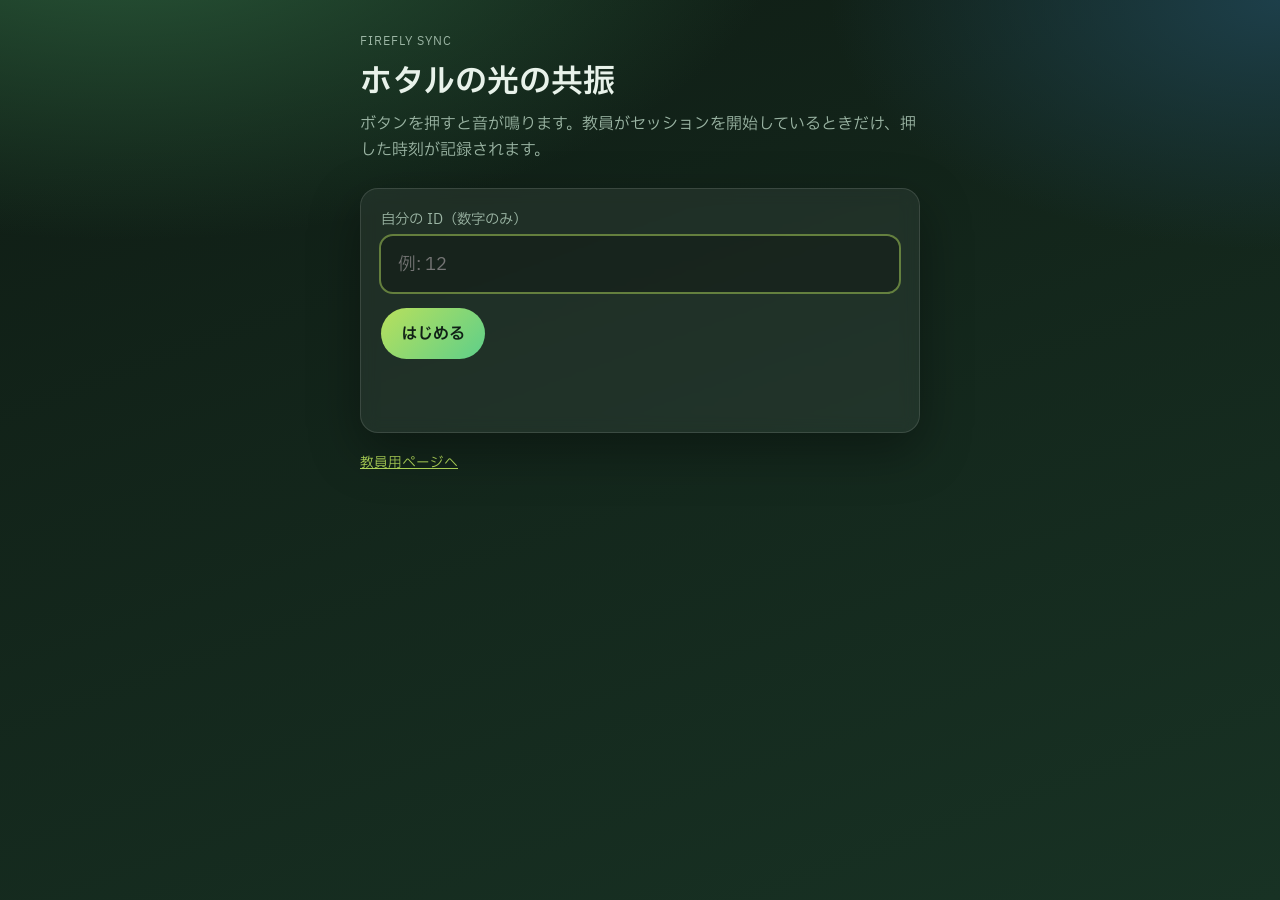
==== index.html @ c5927d16 "Add firefly sync app for lecture" ====
<!DOCTYPE html>
<html lang="ja">
  <head>
    <meta charset="UTF-8" />
    <meta name="viewport" content="width=device-width, initial-scale=1" />
    <title>ホタル共振 | 生徒</title>
    <link rel="preconnect" href="https://fonts.googleapis.com" />
    <link rel="preconnect" href="https://fonts.gstatic.com" crossorigin />
    <link
      href="https://fonts.googleapis.com/css2?family=IBM+Plex+Sans+JP:wght@400;600&display=swap"
      rel="stylesheet"
    />
    <link rel="stylesheet" href="css/style.css" />
  </head>
  <body>
    <main class="wrap">
      <div class="brand">Firefly Sync</div>
      <h1>ホタルの光の共振</h1>
      <p class="lead">ボタンを押すと音が鳴ります。教員がセッションを開始しているときだけ、押した時刻が記録されます。</p>

      <p id="config-warn" class="status warn hidden">
        記録サーバーが未設定です。音は使えますが、データは保存されません。
      </p>

      <section id="setup-panel" class="panel stack">
        <div>
          <label for="student-id">自分の ID（数字のみ）</label>
          <input
            id="student-id"
            type="tel"
            inputmode="numeric"
            pattern="[0-9]*"
            placeholder="例: 12"
            autocomplete="off"
          />
        </div>
        <button id="save-id" type="button">はじめる</button>
        <p id="setup-status" class="status"></p>
      </section>

      <section id="main-panel" class="panel stack hidden">
        <div class="meta">
          <span id="id-label">ID: -</span>
          <button id="change-id" class="secondary" type="button">IDを変更</button>
        </div>

        <p id="session-status" class="status">セッションを確認中…</p>

        <div class="tap-area">
          <button id="tap-btn" class="tap-btn" type="button">光る</button>
        </div>

        <div class="slider-wrap">
          <label for="volume">音量 <span id="volume-label">50%</span></label>
          <input id="volume" type="range" min="0" max="1" step="0.01" value="0.5" />
        </div>
      </section>

      <p class="footer-link"><a href="teacher.html">教員用ページへ</a></p>
    </main>

    <script src="js/config.js"></script>
    <script src="js/api.js"></script>
    <script src="js/sound.js"></script>
    <script src="js/student.js"></script>
  </body>
</html>
---- css/style.css ----
:root {
  --bg: #0f1c14;
  --bg-2: #183224;
  --panel: rgba(255, 255, 255, 0.06);
  --text: #e8f2ea;
  --muted: #9bb5a4;
  --accent: #b8e05c;
  --accent-2: #5ecf8a;
  --danger: #e07a6a;
  --ok: #6fd3a0;
  --border: rgba(255, 255, 255, 0.12);
  --shadow: 0 18px 50px rgba(0, 0, 0, 0.35);
  --font: "IBM Plex Sans JP", "Noto Sans JP", sans-serif;
}

* {
  box-sizing: border-box;
}

html,
body {
  margin: 0;
  min-height: 100%;
}

body {
  font-family: var(--font);
  color: var(--text);
  background:
    radial-gradient(1200px 600px at 10% -10%, #2a5a3a 0%, transparent 55%),
    radial-gradient(900px 500px at 100% 0%, #1d3f4a 0%, transparent 50%),
    linear-gradient(160deg, var(--bg), var(--bg-2));
  background-attachment: fixed;
}

a {
  color: var(--accent);
}

.wrap {
  width: min(560px, calc(100% - 2rem));
  margin: 0 auto;
  padding: 2rem 0 3rem;
}

.brand {
  letter-spacing: 0.08em;
  text-transform: uppercase;
  font-size: 0.75rem;
  color: var(--muted);
  margin-bottom: 0.5rem;
}

h1 {
  margin: 0 0 0.4rem;
  font-size: clamp(1.5rem, 4vw, 2rem);
  font-weight: 600;
}

.lead {
  margin: 0 0 1.5rem;
  color: var(--muted);
  line-height: 1.6;
}

.panel {
  background: var(--panel);
  border: 1px solid var(--border);
  border-radius: 18px;
  padding: 1.25rem;
  box-shadow: var(--shadow);
  backdrop-filter: blur(8px);
}

.stack > * + * {
  margin-top: 1rem;
}

label {
  display: block;
  font-size: 0.9rem;
  color: var(--muted);
  margin-bottom: 0.4rem;
}

input[type="text"],
input[type="tel"] {
  width: 100%;
  border: 1px solid var(--border);
  background: rgba(0, 0, 0, 0.25);
  color: var(--text);
  border-radius: 12px;
  padding: 0.85rem 1rem;
  font: inherit;
  font-size: 1.1rem;
}

input:focus {
  outline: 2px solid rgba(184, 224, 92, 0.45);
  border-color: transparent;
}

.row {
  display: flex;
  gap: 0.75rem;
  flex-wrap: wrap;
}

button {
  appearance: none;
  border: 0;
  border-radius: 999px;
  padding: 0.85rem 1.25rem;
  font: inherit;
  font-weight: 600;
  cursor: pointer;
  color: #102016;
  background: linear-gradient(135deg, var(--accent), var(--accent-2));
  transition: transform 0.12s ease, filter 0.12s ease, opacity 0.12s ease;
}

button:hover {
  filter: brightness(1.05);
}

button:active {
  transform: scale(0.98);
}

button:disabled {
  opacity: 0.45;
  cursor: not-allowed;
}

button.secondary {
  background: rgba(255, 255, 255, 0.1);
  color: var(--text);
  border: 1px solid var(--border);
}

button.danger {
  background: linear-gradient(135deg, #e7a195, var(--danger));
  color: #2a100c;
}

.status {
  min-height: 1.4em;
  font-size: 0.95rem;
  color: var(--muted);
}

.status.ok {
  color: var(--ok);
}

.status.warn {
  color: #e6c56d;
}

.status.error {
  color: var(--danger);
}

.tap-area {
  display: grid;
  place-items: center;
  padding: 1.5rem 0 0.5rem;
}

.tap-btn {
  width: min(240px, 70vw);
  height: min(240px, 70vw);
  border-radius: 50%;
  font-size: 1.35rem;
  letter-spacing: 0.04em;
  box-shadow:
    0 0 0 10px rgba(184, 224, 92, 0.08),
    0 20px 50px rgba(0, 0, 0, 0.35);
  animation: pulse 2.4s ease-in-out infinite;
}

.tap-btn.flash {
  animation: none;
  filter: brightness(1.25);
}

@keyframes pulse {
  0%,
  100% {
    box-shadow:
      0 0 0 10px rgba(184, 224, 92, 0.08),
      0 20px 50px rgba(0, 0, 0, 0.35);
  }
  50% {
    box-shadow:
      0 0 0 18px rgba(184, 224, 92, 0.16),
      0 20px 50px rgba(0, 0, 0, 0.35);
  }
}

.slider-wrap {
  padding: 0.25rem 0.25rem 0;
}

input[type="range"] {
  width: 100%;
  accent-color: var(--accent);
}

.meta {
  display: flex;
  justify-content: space-between;
  gap: 1rem;
  font-size: 0.85rem;
  color: var(--muted);
}

.hidden {
  display: none !important;
}

.footer-link {
  margin-top: 1.25rem;
  font-size: 0.85rem;
  color: var(--muted);
}

@media (max-width: 480px) {
  .wrap {
    width: min(100%, calc(100% - 1.25rem));
    padding-top: 1.25rem;
  }
}
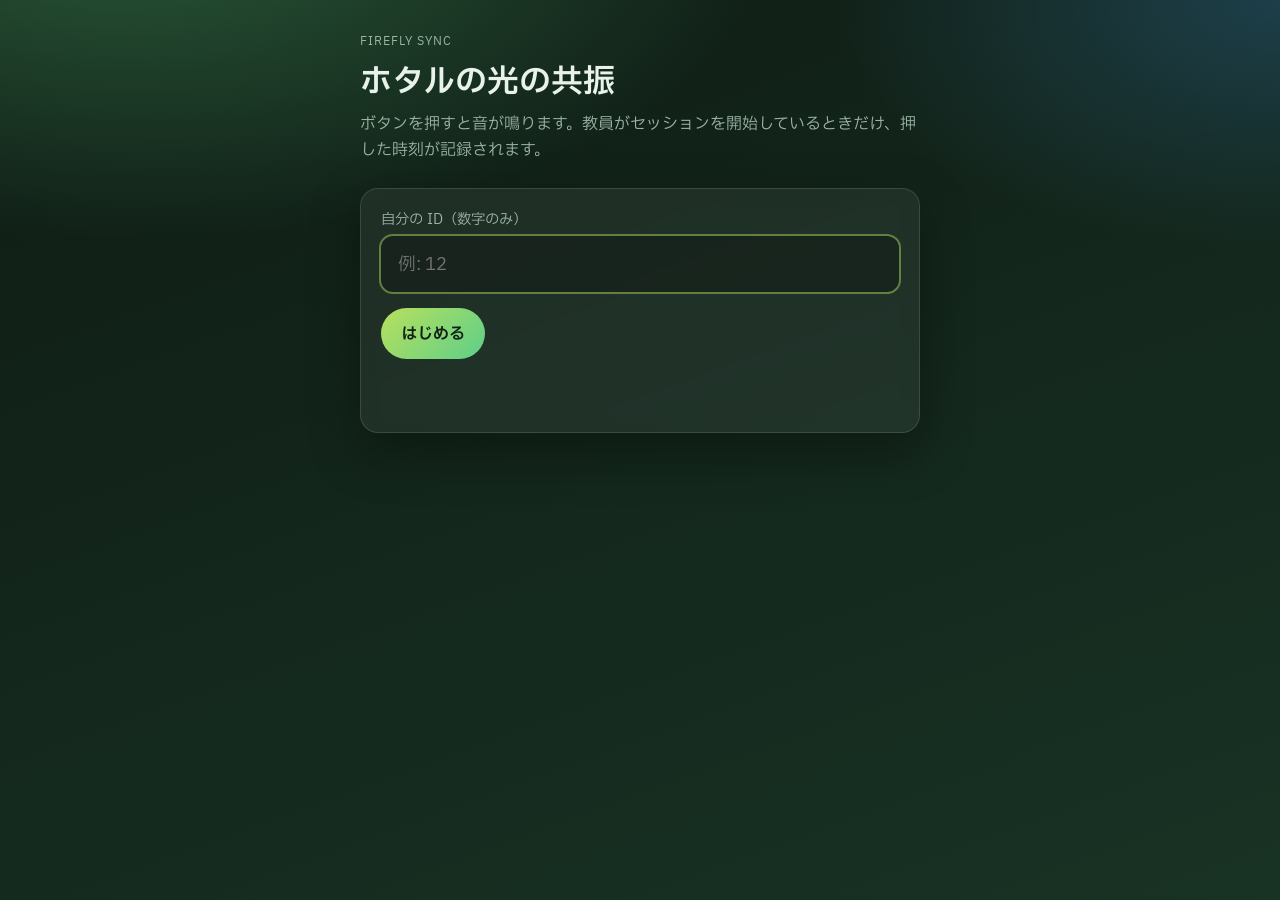
==== commit 63b3350a: "Remove cross-links between student and teacher pages. Keeps the teacher URL from being discoverable " ====
--- a/index.html
+++ b/index.html
@@ -56,7 +56,6 @@
         </div>
       </section>
 
-      <p class="footer-link"><a href="teacher.html">教員用ページへ</a></p>
     </main>
 
     <script src="js/config.js"></script>
